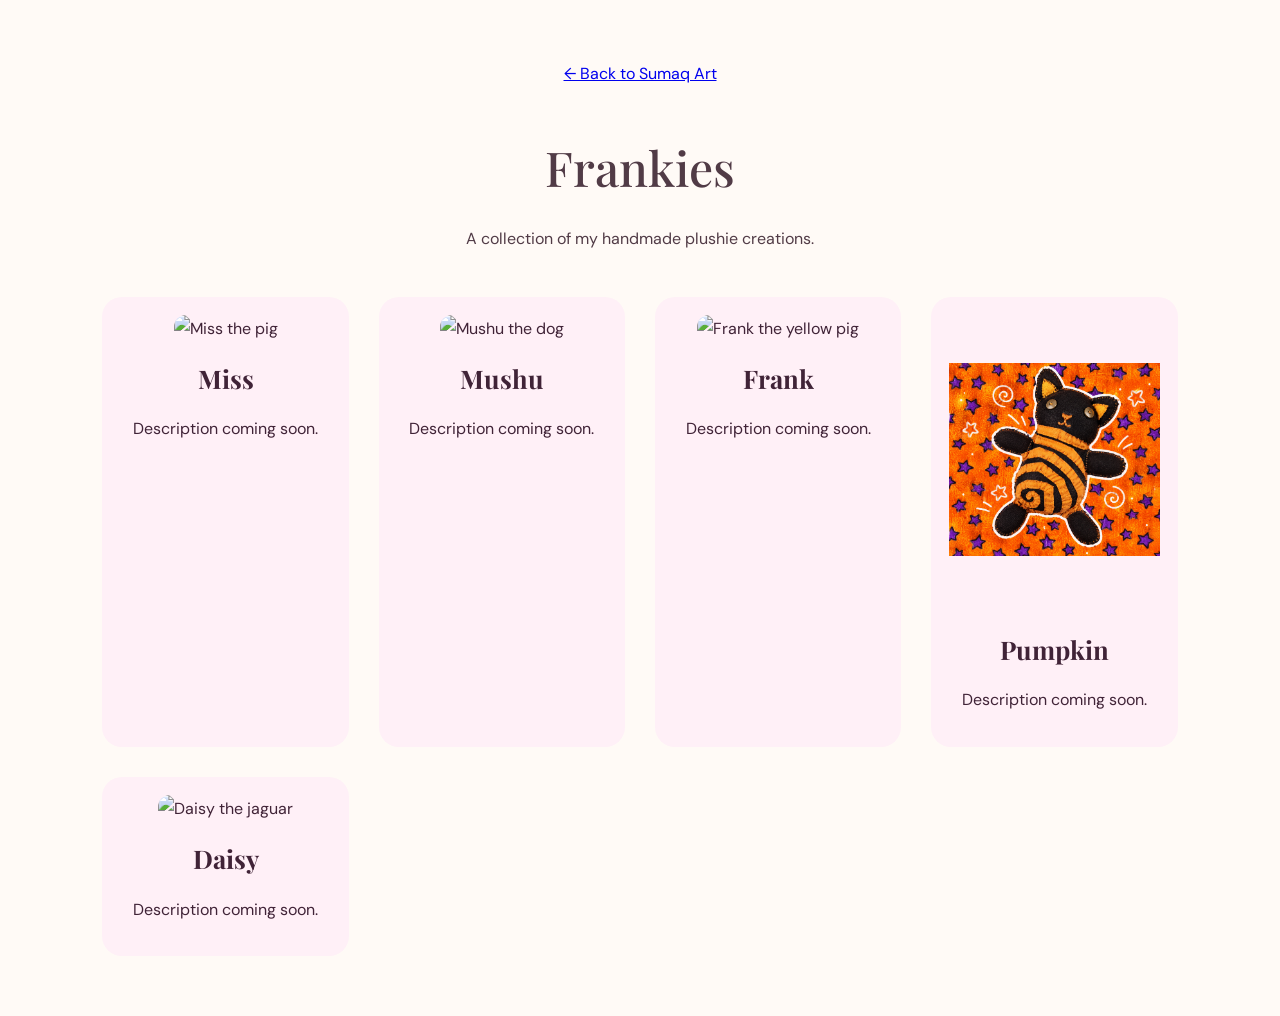
==== frankies.html @ 91b5f2f1 "Update image source for Pumpkin the bear" ====
<!DOCTYPE html>
<html lang="en">
<head>
  <meta charset="UTF-8">
  <meta name="viewport" content="width=device-width, initial-scale=1.0">
  <title>Frankies | Sumaq Art</title>
  <link rel="stylesheet" href="style.css">
  <style>
    .frankies-page {
      padding: 60px 8%;
      text-align: center;
    }

    .frankies-page h2 {
      font-size: 3rem;
      margin-bottom: 12px;
    }

    .plushie-grid {
      display: grid;
      grid-template-columns: repeat(auto-fit, minmax(240px, 1fr));
      gap: 30px;
      margin-top: 45px;
    }

    .plushie-card {
      background: #fff0f7;
      color: #402337;
      padding: 18px;
      border-radius: 20px;
    }

    .plushie-card img {
      width: 100%;
      height: 290px;
      object-fit: contain;
      border-radius: 12px;
    }

    .plushie-card h3 {
      font-size: 1.6rem;
      margin: 15px 0 8px;
    }

    .plushie-card p {
      line-height: 1.6;
    }
  </style>
</head>

<body>
  <main class="frankies-page">
    <a href="index.html">← Back to Sumaq Art</a>

    <h2>Frankies</h2>
    <p>A collection of my handmade plushie creations.</p>

    <div class="plushie-grid">

      <div class="plushie-card">
        <img src="" alt="Miss the pig">
        <h3>Miss</h3>
        <p>Description coming soon.</p>
      </div>

      <div class="plushie-card">
        <img src="" alt="Mushu the dog">
        <h3>Mushu</h3>
        <p>Description coming soon.</p>
      </div>

      <div class="plushie-card">
        <img src="" alt="Frank the yellow pig">
        <h3>Frank</h3>
        <p>Description coming soon.</p>
      </div>

      <div class="plushie-card">
<img src="images/23c87bcc-8187-4263-ab12-80ccb0523b1d.png" alt="Pumpkin the bear">
        <h3>Pumpkin</h3>
        <p>Description coming soon.</p>
      </div>

      <div class="plushie-card">
        <img src="" alt="Daisy the jaguar">
        <h3>Daisy</h3>
        <p>Description coming soon.</p>
      </div>

    </div>
  </main>
</body>
</html>
---- style.css ----
/* SUMAQ ART - WEBSITE DESIGN */

@import url('https://fonts.googleapis.com/css2?family=DM+Sans:wght@400;500;600;700&family=Playfair+Display:wght@400;500;600&display=swap');

:root {
  --pink: #e8b7c8;
  --light-pink: #fff0f5;
  --cream: #fffaf6;
  --dark: #513b46;
  --accent: #b76e87;
}

* {
  box-sizing: border-box;
}

html {
  scroll-behavior: smooth;
}

body {
  margin: 0;
  background: var(--cream);
  color: var(--dark);
  font-family: 'DM Sans', sans-serif;
  line-height: 1.7;
}

h1, h2, h3 {
  font-family: 'Playfair Display', serif;
}

h2 {
  font-size: clamp(2rem, 5vw, 3.2rem);
  font-weight: 500;
}

header {
  background: var(--cream);
  position: sticky;
  top: 0;
  z-index: 10;
  border-bottom: 1px solid #f0dce3;
}

nav {
  max-width: 1200px;
  margin: auto;
  padding: 18px 30px;
  display: flex;
  justify-content: space-between;
  align-items: center;
  flex-wrap: wrap;
  gap: 15px;
}

.logo {
  font-size: 29px;
  margin: 0;
  color: var(--accent);
}

.nav-links {
  display: flex;
  flex-wrap: wrap;
  gap: 24px;
}

.nav-links a {
  color: var(--dark);
  text-decoration: none;
  font-size: 14px;
}

.nav-links a:hover {
  color: var(--accent);
}

/* HOMEPAGE */

.hero {
  min-height: 550px;
  padding: 110px 25px;
  background: linear-gradient(
    135deg,
    #fff0f5,
    #f7dce6,
    #fffaf6
  );
  text-align: center;
}

.hero h2 {
  max-width: 750px;
  margin: 15px auto;
}

.hero p {
  max-width: 530px;
  margin: 20px auto;
}

.subtitle {
  font-size: 12px;
  letter-spacing: 4px;
  color: var(--accent);
  font-weight: 700;
}

.button {
  display: inline-block;
  background: var(--accent);
  color: white;
  padding: 13px 30px;
  border-radius: 30px;
  text-decoration: none;
  margin-top: 20px;
  transition: 0.2s;
}

.button:hover {
  background: #98536c;
  transform: translateY(-2px);
}

/* GALLERY */

.gallery-section {
  padding: 85px 25px;
  text-align: center;
  max-width: 1200px;
  margin: auto;
}

.filters {
  margin: 35px 0;
  display: flex;
  justify-content: center;
  flex-wrap: wrap;
  gap: 12px;
}

.filters button {
  background: white;
  border: 1px solid var(--pink);
  padding: 10px 22px;
  border-radius: 25px;
  cursor: pointer;
  color: var(--dark);
  font-family: inherit;
}

.filters button:hover,
.filters button.active {
  background: var(--accent);
  color: white;
}

.gallery-grid {
  display: grid;
  grid-template-columns: repeat(
    auto-fit,
    minmax(230px, 1fr)
  );
  gap: 25px;
  margin-top: 40px;
}

.art-card {
  background: white;
  border-radius: 18px;
  overflow: hidden;
  box-shadow: 0 5px 20px #513b4610;
  padding-bottom: 18px;
  transition: transform 0.2s;
}

.art-card:hover {
  transform: translateY(-5px);
}

.art-card h3 {
  margin: 15px 10px 0;
}

.art-card p {
  color: #8b7781;
  margin: 5px;
}

.art-placeholder {
  background: var(--light-pink);
  height: 230px;
  display: flex;
  align-items: center;
  justify-content: center;
  font-size: 65px;
}

.art-card img {
  width: 100%;
  height: 230px;
  object-fit: cover;
}

/* ABOUT */

.about-section {
  background: var(--light-pink);
  padding: 90px 25px;
  text-align: center;
}

.about-section p {
  max-width: 650px;
  margin: auto;
}

/* CONTACT */

.contact-section {
  padding: 90px 25px;
  text-align: center;
}

/* FOOTER */

footer {
  background: var(--dark);
  color: white;
  padding: 25px;
  text-align: center;
  font-size: 13px;
}

/* MOBILE */

@media (max-width: 600px) {
  nav {
    justify-content: center;
    text-align: center;
  }

  .nav-links {
    justify-content: center;
    gap: 15px;
  }

  .hero {
    padding: 75px 20px;
    min-height: 450px;
  }

  .gallery-section {
    padding: 60px 20px;
  }
}
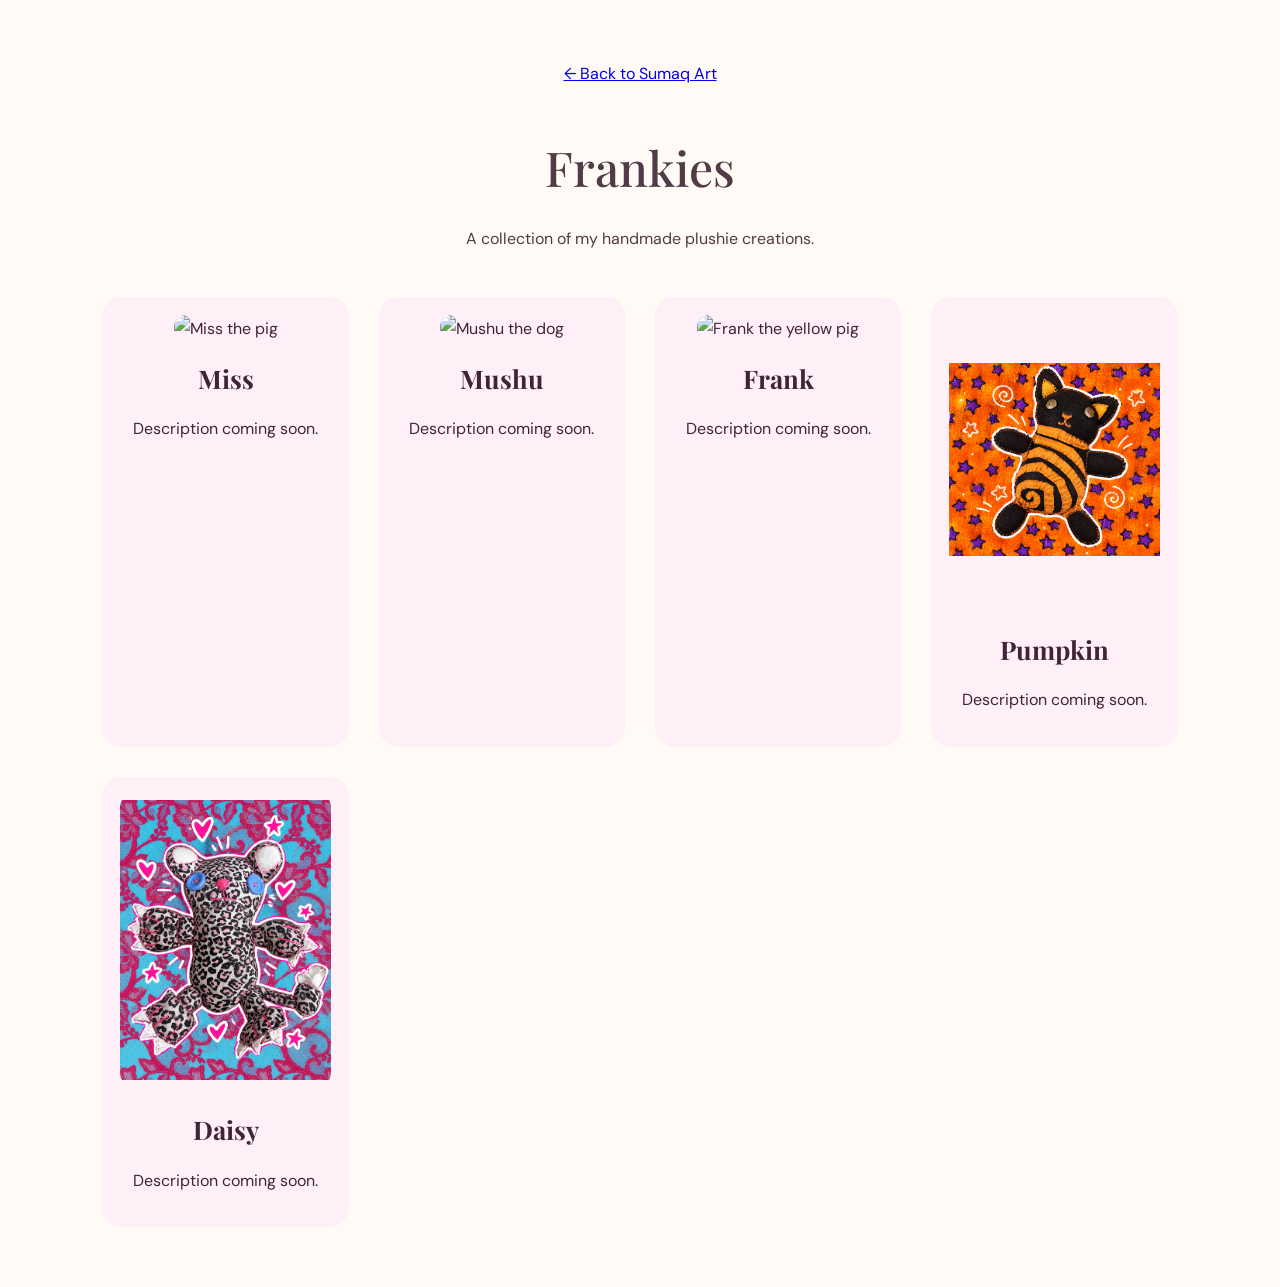
==== commit 606893de: "Update image source for Daisy the jaguar" ====
--- a/frankies.html
+++ b/frankies.html
@@ -82,7 +82,7 @@
       </div>
 
       <div class="plushie-card">
-        <img src="" alt="Daisy the jaguar">
+<img src="images/46b0475f-5285-4de6-a5a8-667b58bfaec9.png" alt="Daisy the jaguar">
         <h3>Daisy</h3>
         <p>Description coming soon.</p>
       </div>
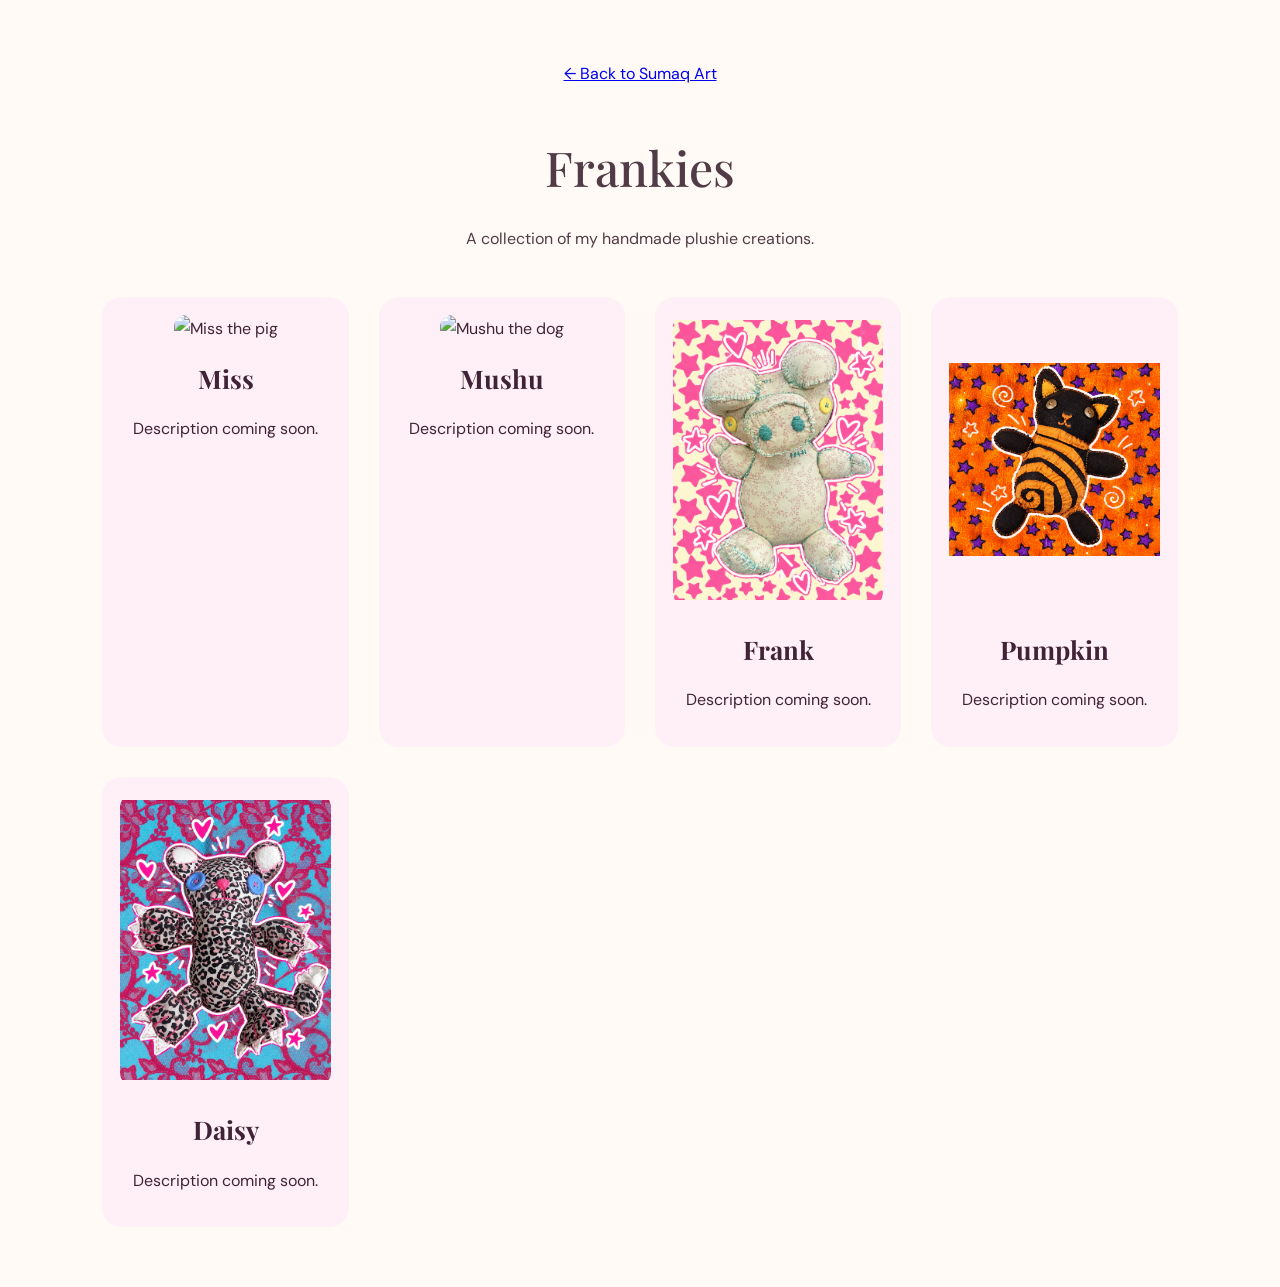
==== commit 00df10b6: "Update image source for Frank the yellow pig" ====
--- a/frankies.html
+++ b/frankies.html
@@ -70,7 +70,7 @@
       </div>
 
       <div class="plushie-card">
-        <img src="" alt="Frank the yellow pig">
+<img src="images/db096712-1322-47f4-a381-41cda8c825b4.png" alt="Frank the yellow pig">
         <h3>Frank</h3>
         <p>Description coming soon.</p>
       </div>
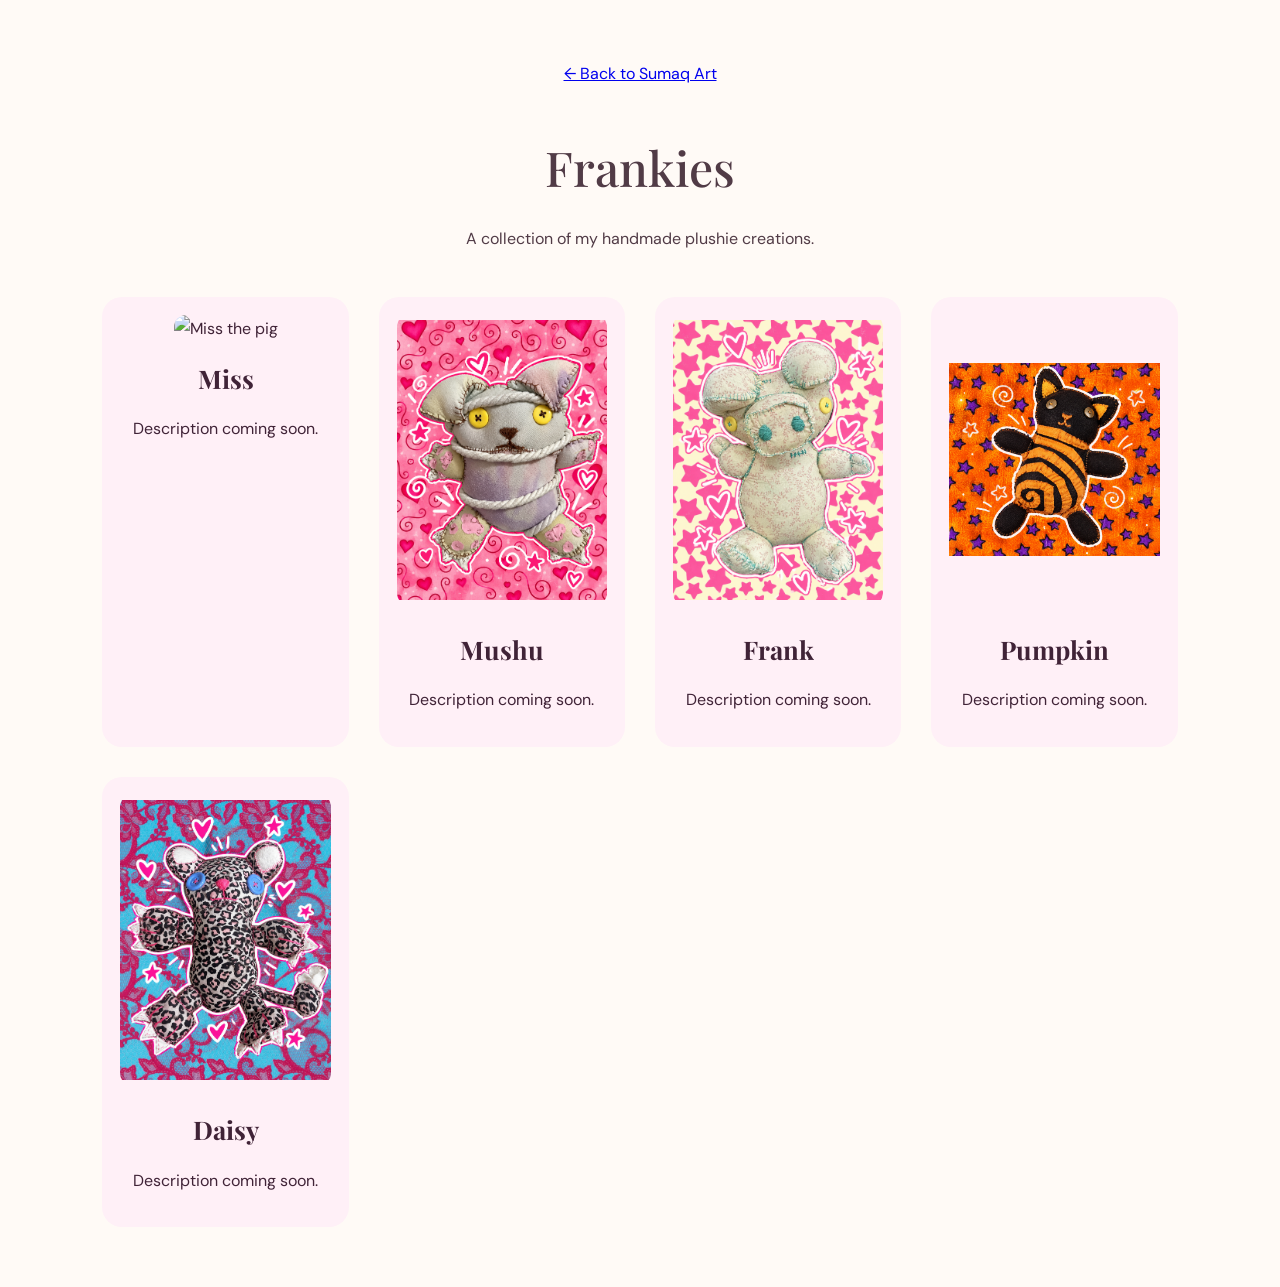
==== commit 4f510a55: "Update image source for Mushu the dog" ====
--- a/frankies.html
+++ b/frankies.html
@@ -64,7 +64,7 @@
       </div>
 
       <div class="plushie-card">
-        <img src="" alt="Mushu the dog">
+<img src="images/c2eb6086-b00a-48c3-99d6-3607cc3dd69d.png" alt="Mushu the dog">
         <h3>Mushu</h3>
         <p>Description coming soon.</p>
       </div>
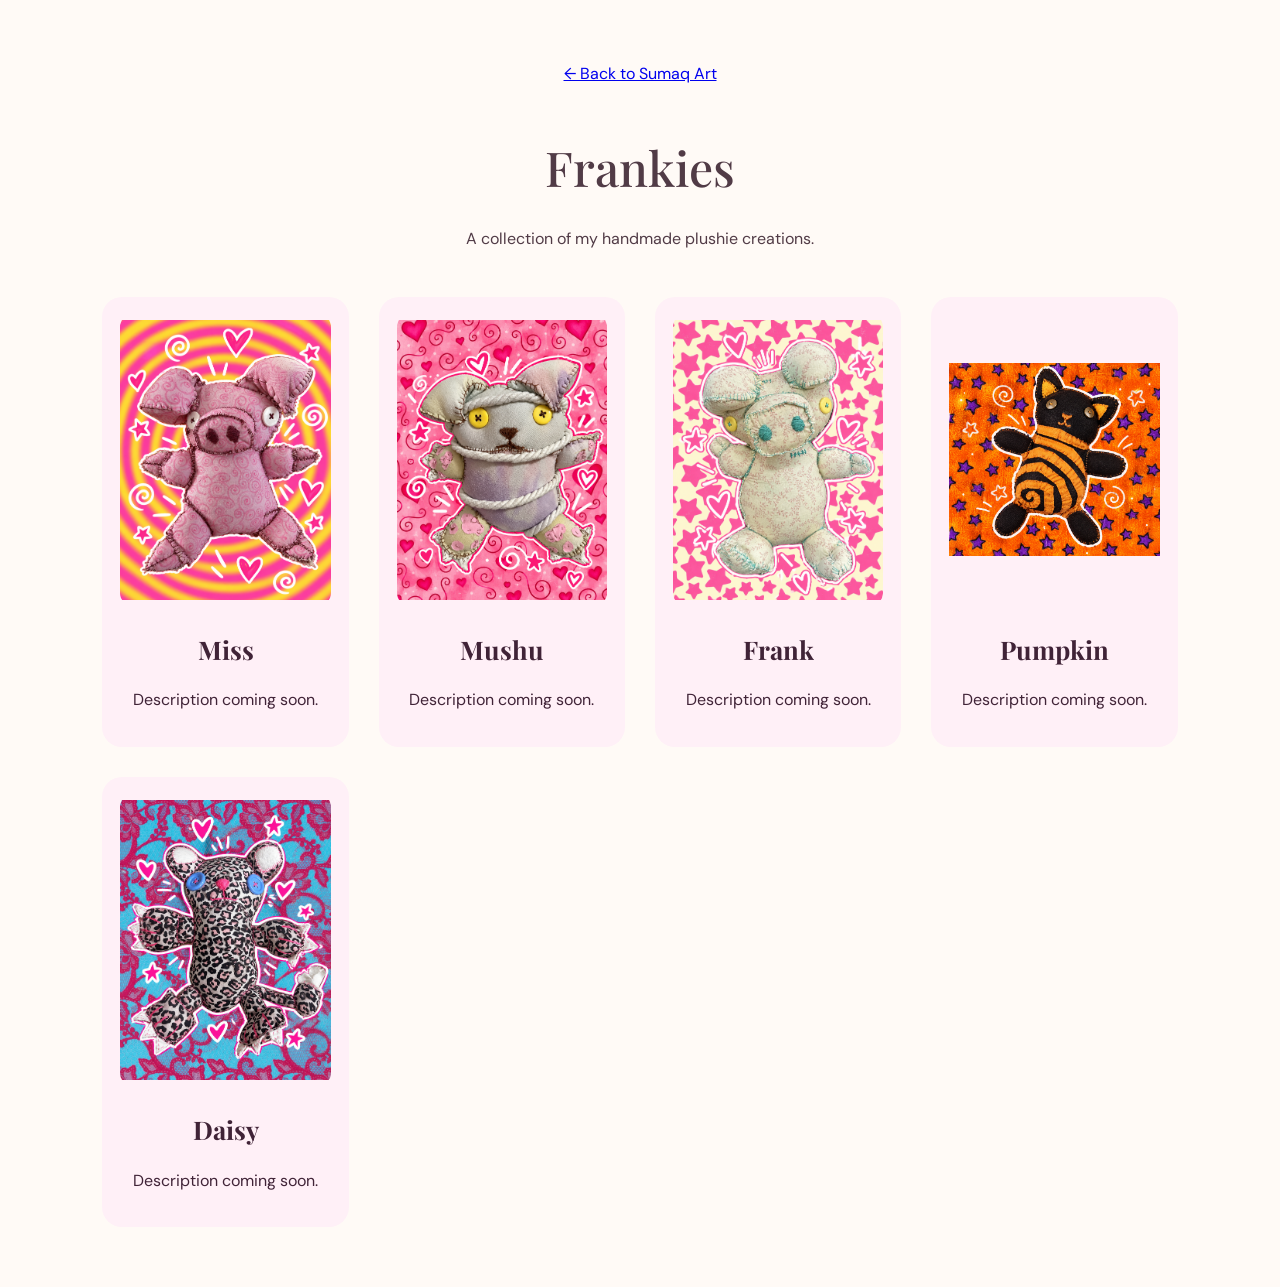
==== commit 5dd00afa: "Update image source for Miss the pink pig" ====
--- a/frankies.html
+++ b/frankies.html
@@ -58,7 +58,7 @@
     <div class="plushie-grid">
 
       <div class="plushie-card">
-        <img src="" alt="Miss the pig">
+<img src="images/aeaa2ed3-a7fe-4690-be69-ea189b31cbb6.png" alt="Miss the pink pig">
         <h3>Miss</h3>
         <p>Description coming soon.</p>
       </div>
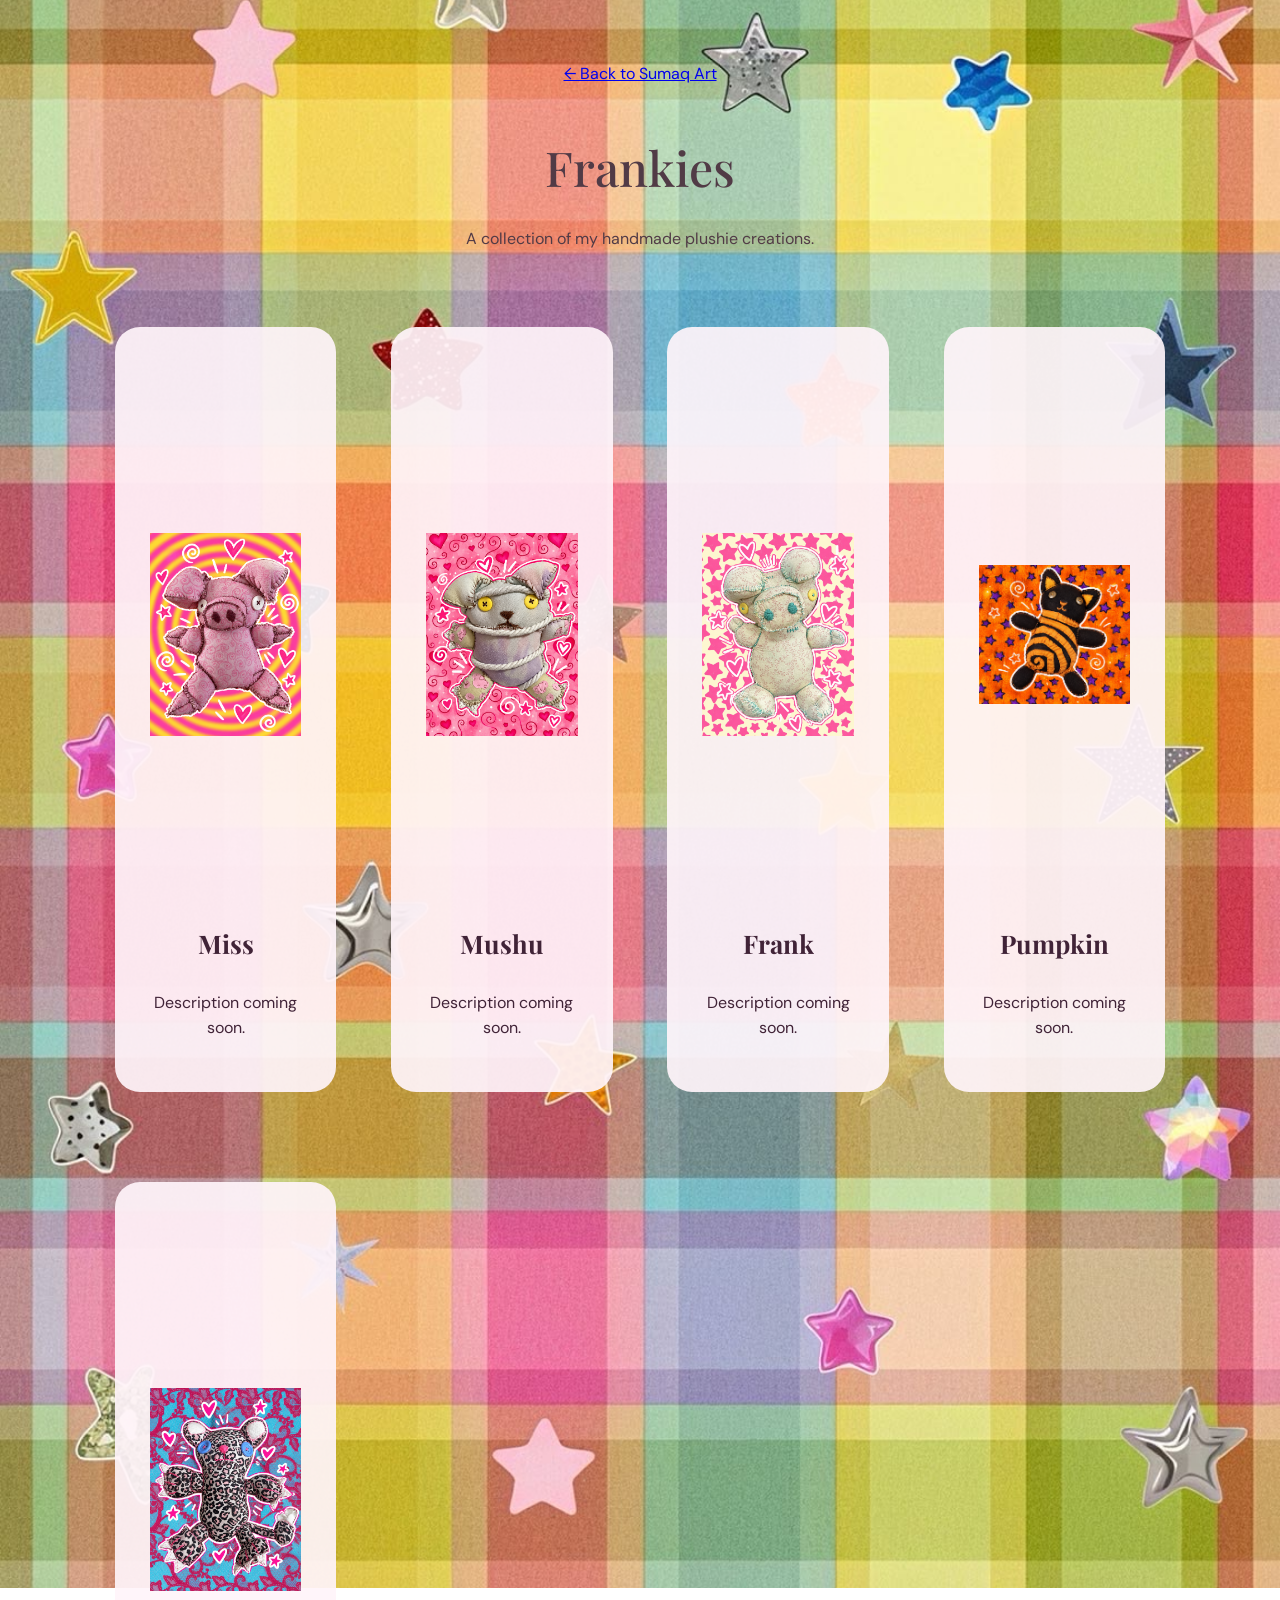
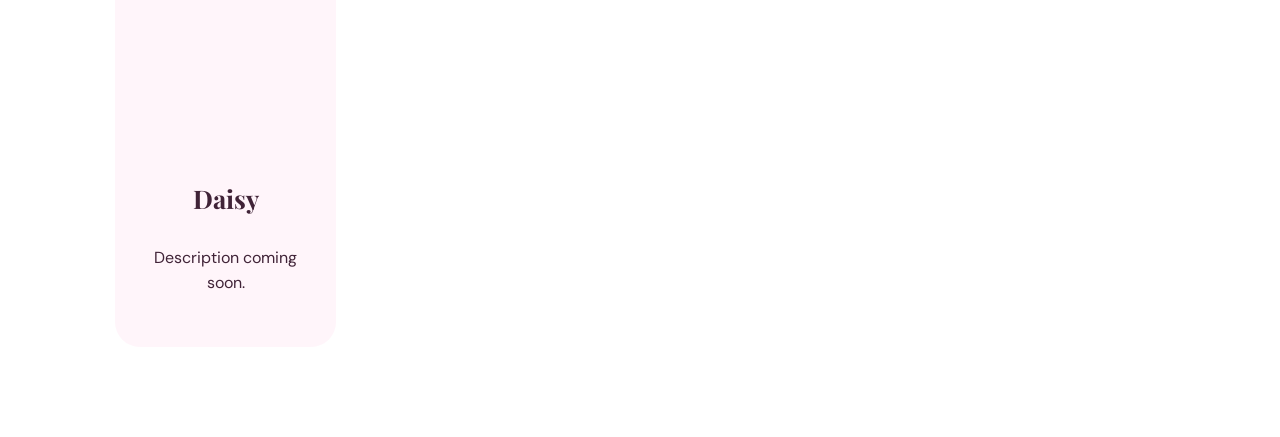
==== commit da1205bb: "Enhance styling for plushie display and background Added CSS styles for background, transparency, an" ====
--- a/frankies.html
+++ b/frankies.html
@@ -45,6 +45,35 @@
     .plushie-card p {
       line-height: 1.6;
     }
+ /* Plaid background */
+html, body {
+  background: url("images/IMG_2591.jpeg") center center / cover fixed no-repeat !important;
+}
+
+/* Make the artwork area transparent */
+main, section, .plushie-grid {
+  background: transparent !important;
+}
+
+/* Make each artwork tile bigger */
+.plushie-card {
+  width: 90%;
+  max-width: 1000px;
+  margin: 30px auto;
+  padding: 35px;
+  background: rgba(255, 245, 250, 0.92);
+  border-radius: 25px;
+}
+
+/* Make artwork images large */
+.plushie-card img {
+  display: block;
+  max-width: 100%;
+  max-height: 75vh;
+  width: auto;
+  margin: auto;
+  object-fit: contain;
+}
   </style>
 </head>
 
--- a/style.css
+++ b/style.css
@@ -255,3 +255,65 @@
     padding: 60px 20px;
   }
 }
+/* FRANKIES - ONE ARTWORK PER SCREEN */
+
+body:has(.plushie-grid) {
+  background-image: url("images/plaid.jpg");
+  background-size: cover;
+  background-position: center;
+  background-attachment: fixed;
+}
+
+/* One artwork at a time */
+.plushie-grid {
+  display: flex;
+  flex-direction: column;
+  align-items: center;
+  gap: 35px;
+  width: 100%;
+  max-width: none;
+  margin: 0 auto;
+}
+
+/* Large artwork tiles */
+.plushie-card {
+  width: 92%;
+  max-width: 1100px;
+  min-height: 85vh;
+  box-sizing: border-box;
+  padding: 30px;
+  border-radius: 25px;
+  background: #fff4fa;
+  display: flex;
+  flex-direction: column;
+  align-items: center;
+  justify-content: center;
+  text-align: center;
+}
+
+/* Large artwork images */
+.plushie-card img {
+  width: 100%;
+  height: 65vh;
+  object-fit: contain;
+  border-radius: 18px;
+}
+
+/* Smooth scrolling */
+html {
+  scroll-behavior: smooth;
+}
+
+/* Mobile */
+@media (max-width: 700px) {
+  .plushie-card {
+    width: 95%;
+    min-height: 75vh;
+    padding: 15px;
+  }
+
+  .plushie-card img {
+    height: auto;
+    max-height: 65vh;
+  }
+}
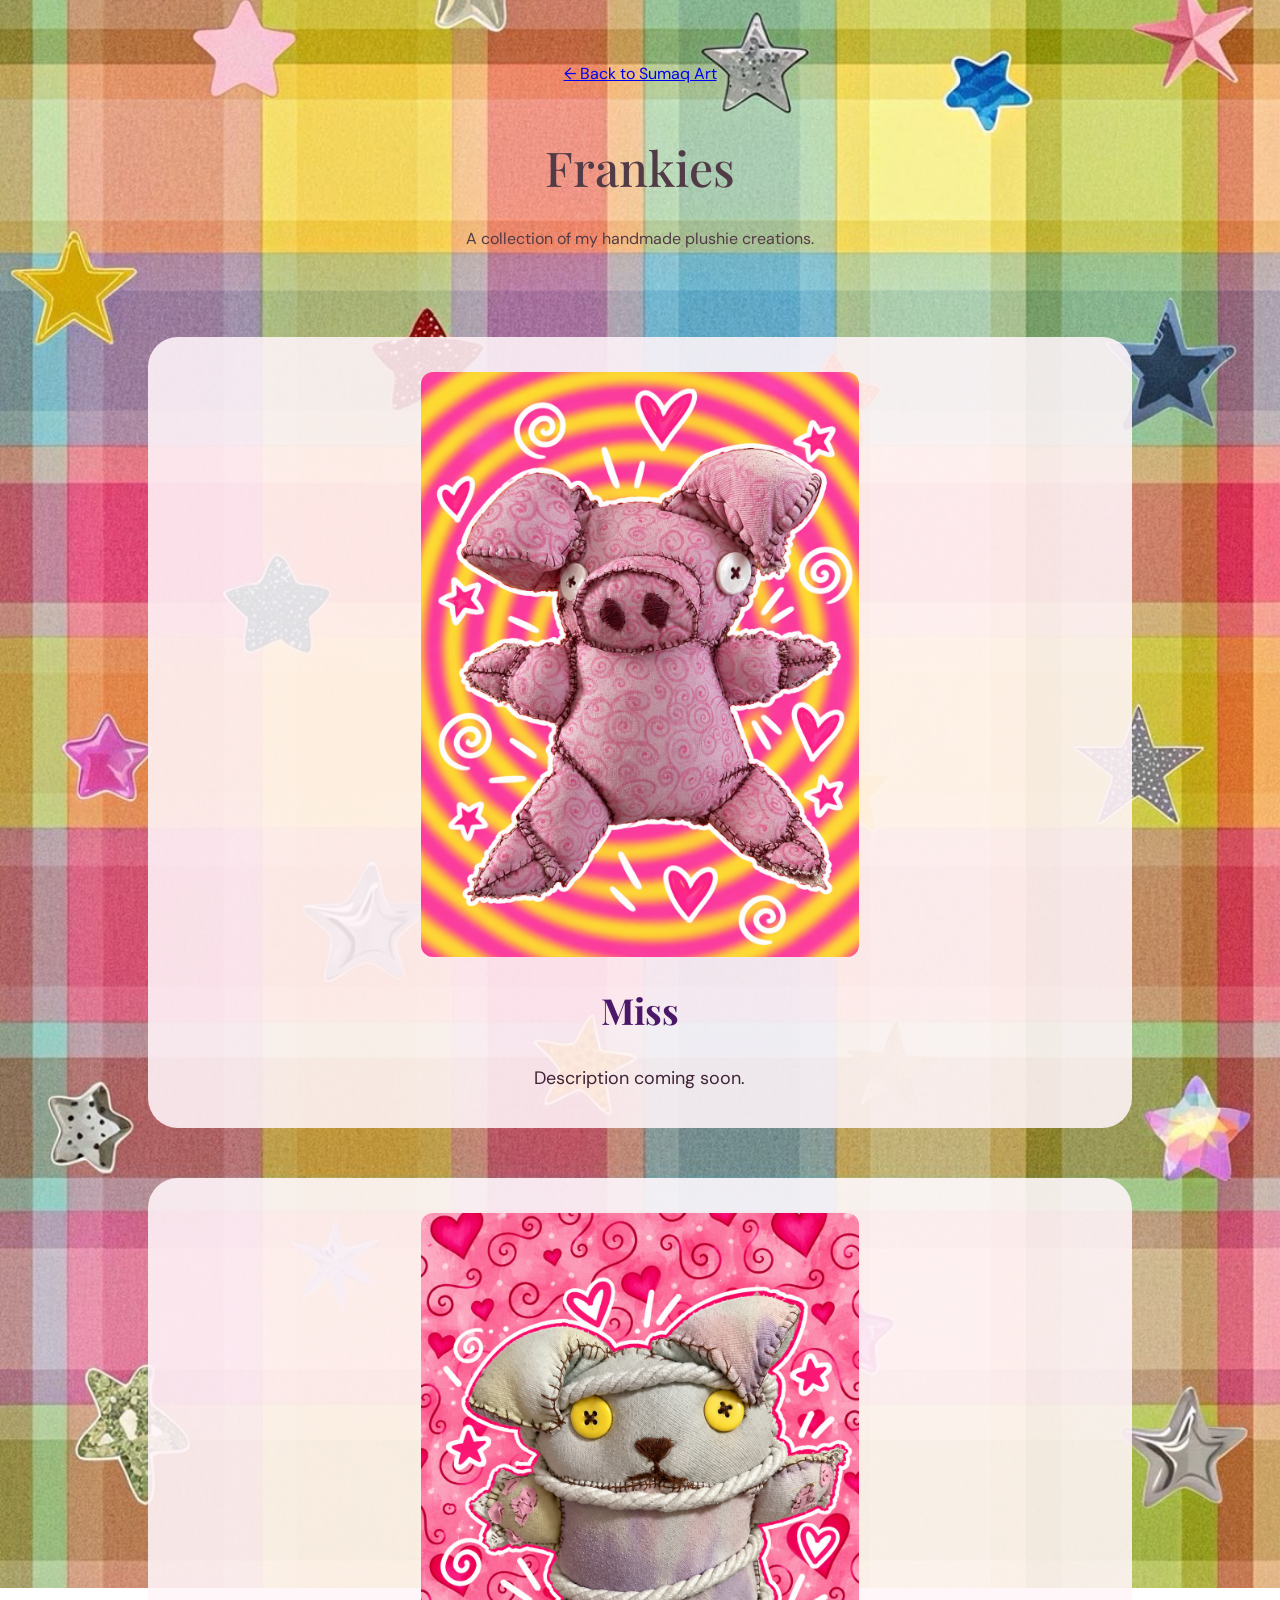
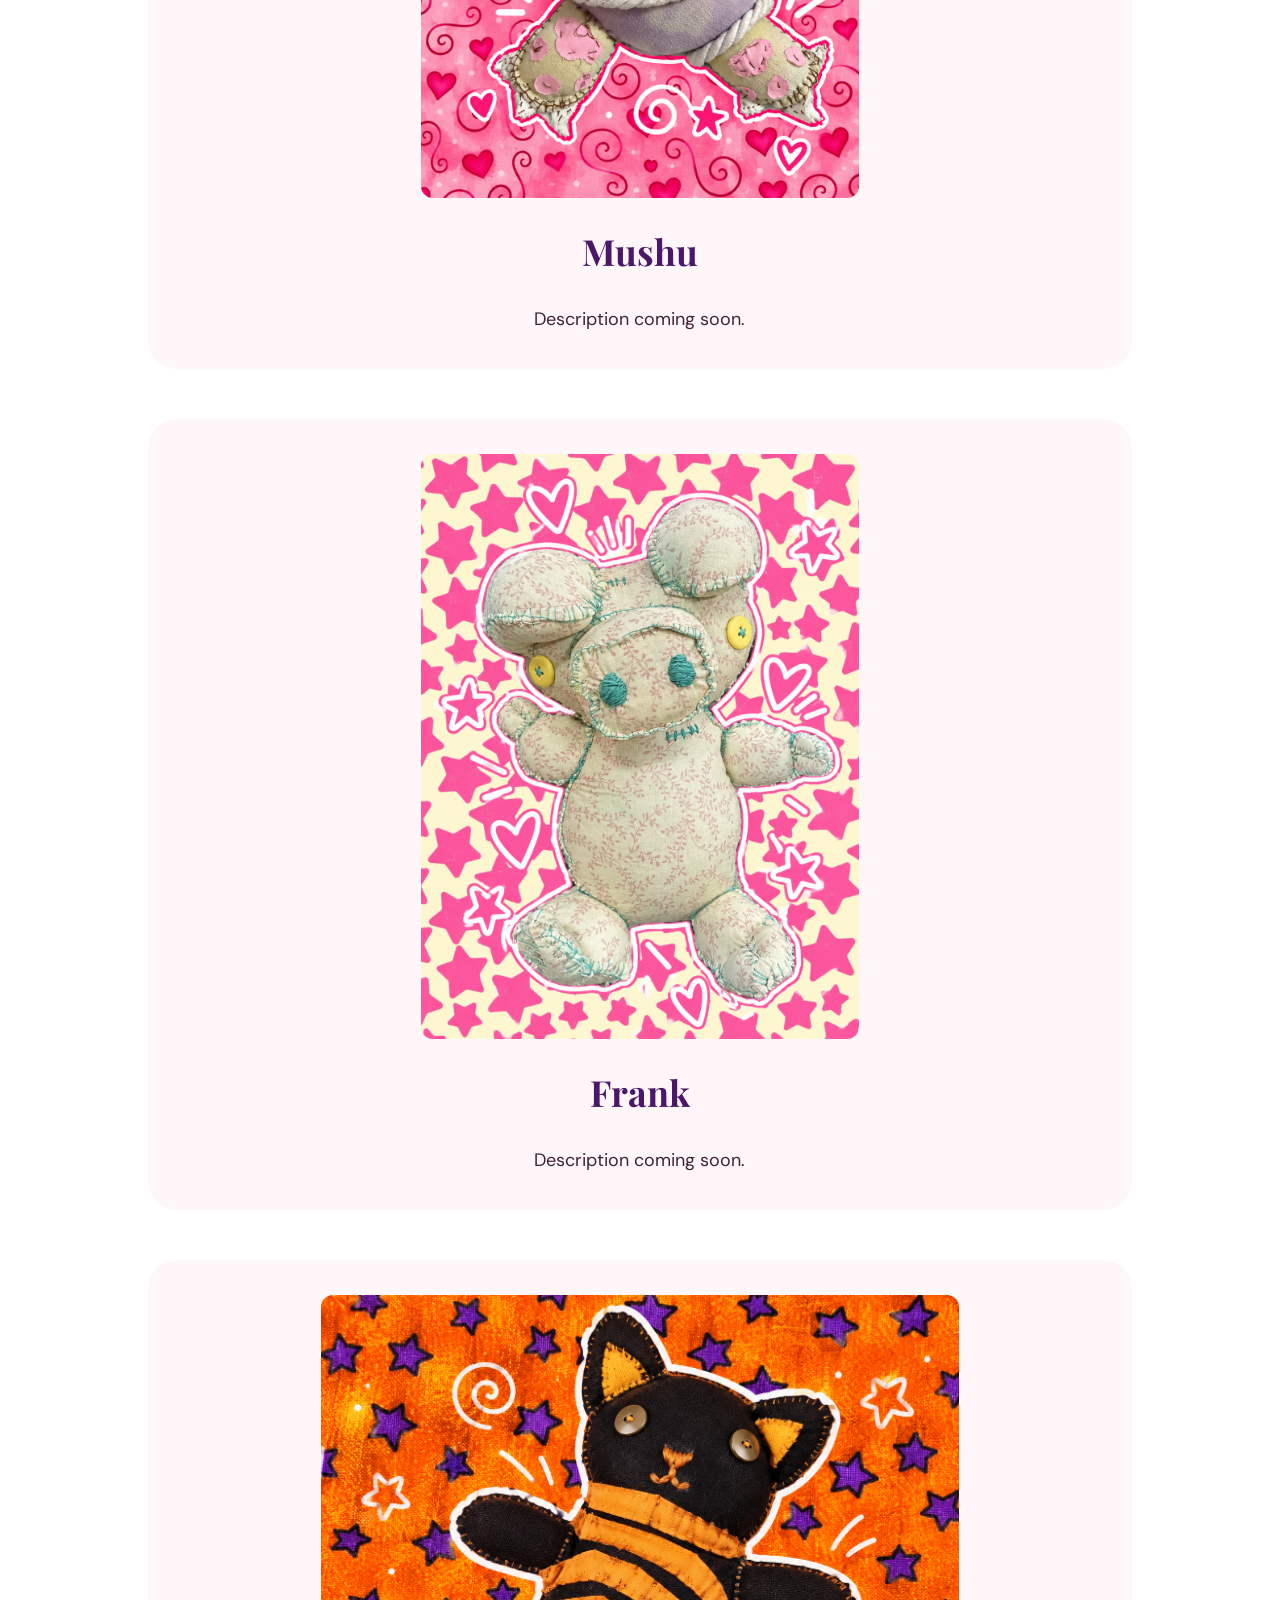
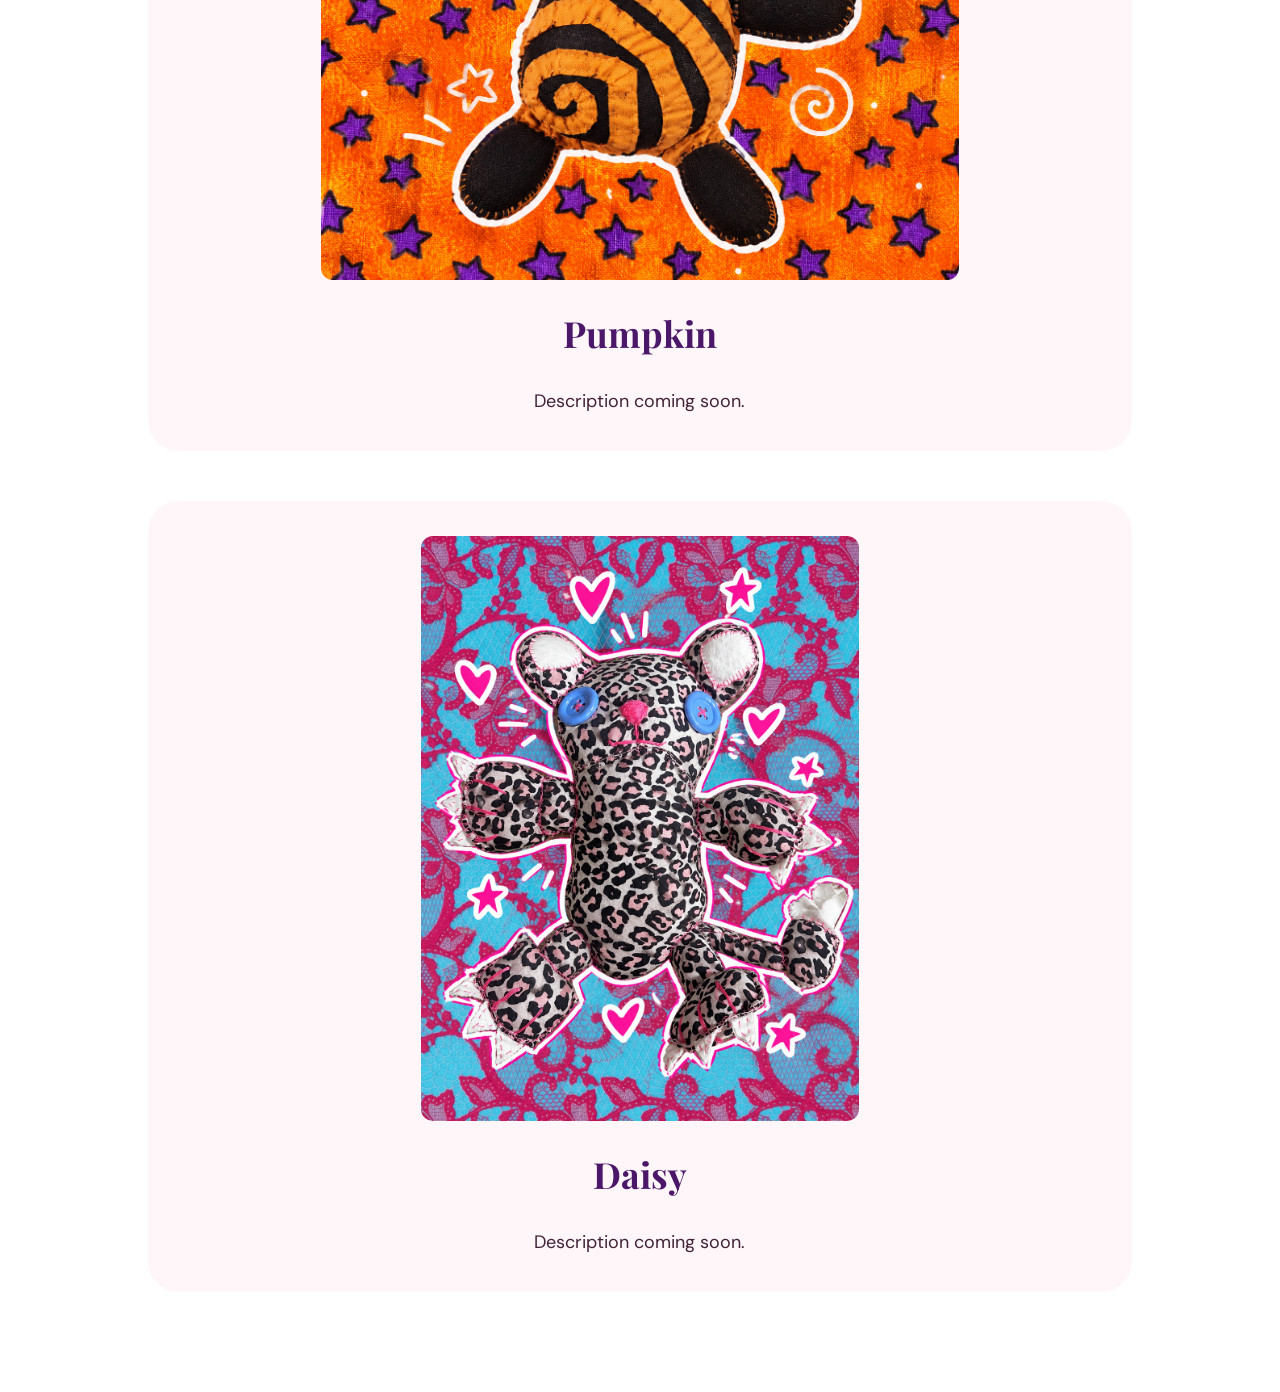
==== commit 9b90d141: "Add CSS styles for plushie grid and cards" ====
--- a/frankies.html
+++ b/frankies.html
@@ -74,6 +74,63 @@
   margin: auto;
   object-fit: contain;
 }
+    /* One artwork per row */
+.plushie-grid {
+  display: flex !important;
+  flex-direction: column !important;
+  align-items: center !important;
+  gap: 50px !important;
+  padding: 40px 20px !important;
+}
+
+/* Large artwork tiles */
+.plushie-card {
+  box-sizing: border-box;
+  width: 95% !important;
+  max-width: 1100px !important;
+  min-height: 85vh !important;
+  margin: 0 auto !important;
+  padding: 35px !important;
+
+  display: flex !important;
+  flex-direction: column !important;
+  justify-content: center !important;
+  align-items: center !important;
+  gap: 18px !important;
+
+  background: rgba(255, 245, 250, 0.88) !important;
+  border-radius: 30px !important;
+}
+
+/* Make the plushie pictures big */
+.plushie-card img {
+  display: block !important;
+  width: auto !important;
+  max-width: 100% !important;
+  height: auto !important;
+  max-height: 65vh !important;
+  object-fit: contain !important;
+  margin: 0 auto !important;
+}
+
+/* Artwork names */
+.plushie-card h3 {
+  font-size: 36px !important;
+  margin: 5px 0 !important;
+  color: #4b1768 !important;
+}
+
+/* Descriptions */
+.plushie-card p {
+  font-size: 18px !important;
+  text-align: center !important;
+  margin: 0 !important;
+}
+
+/* Smooth scrolling */
+html {
+  scroll-behavior: smooth;
+}
   </style>
 </head>
 
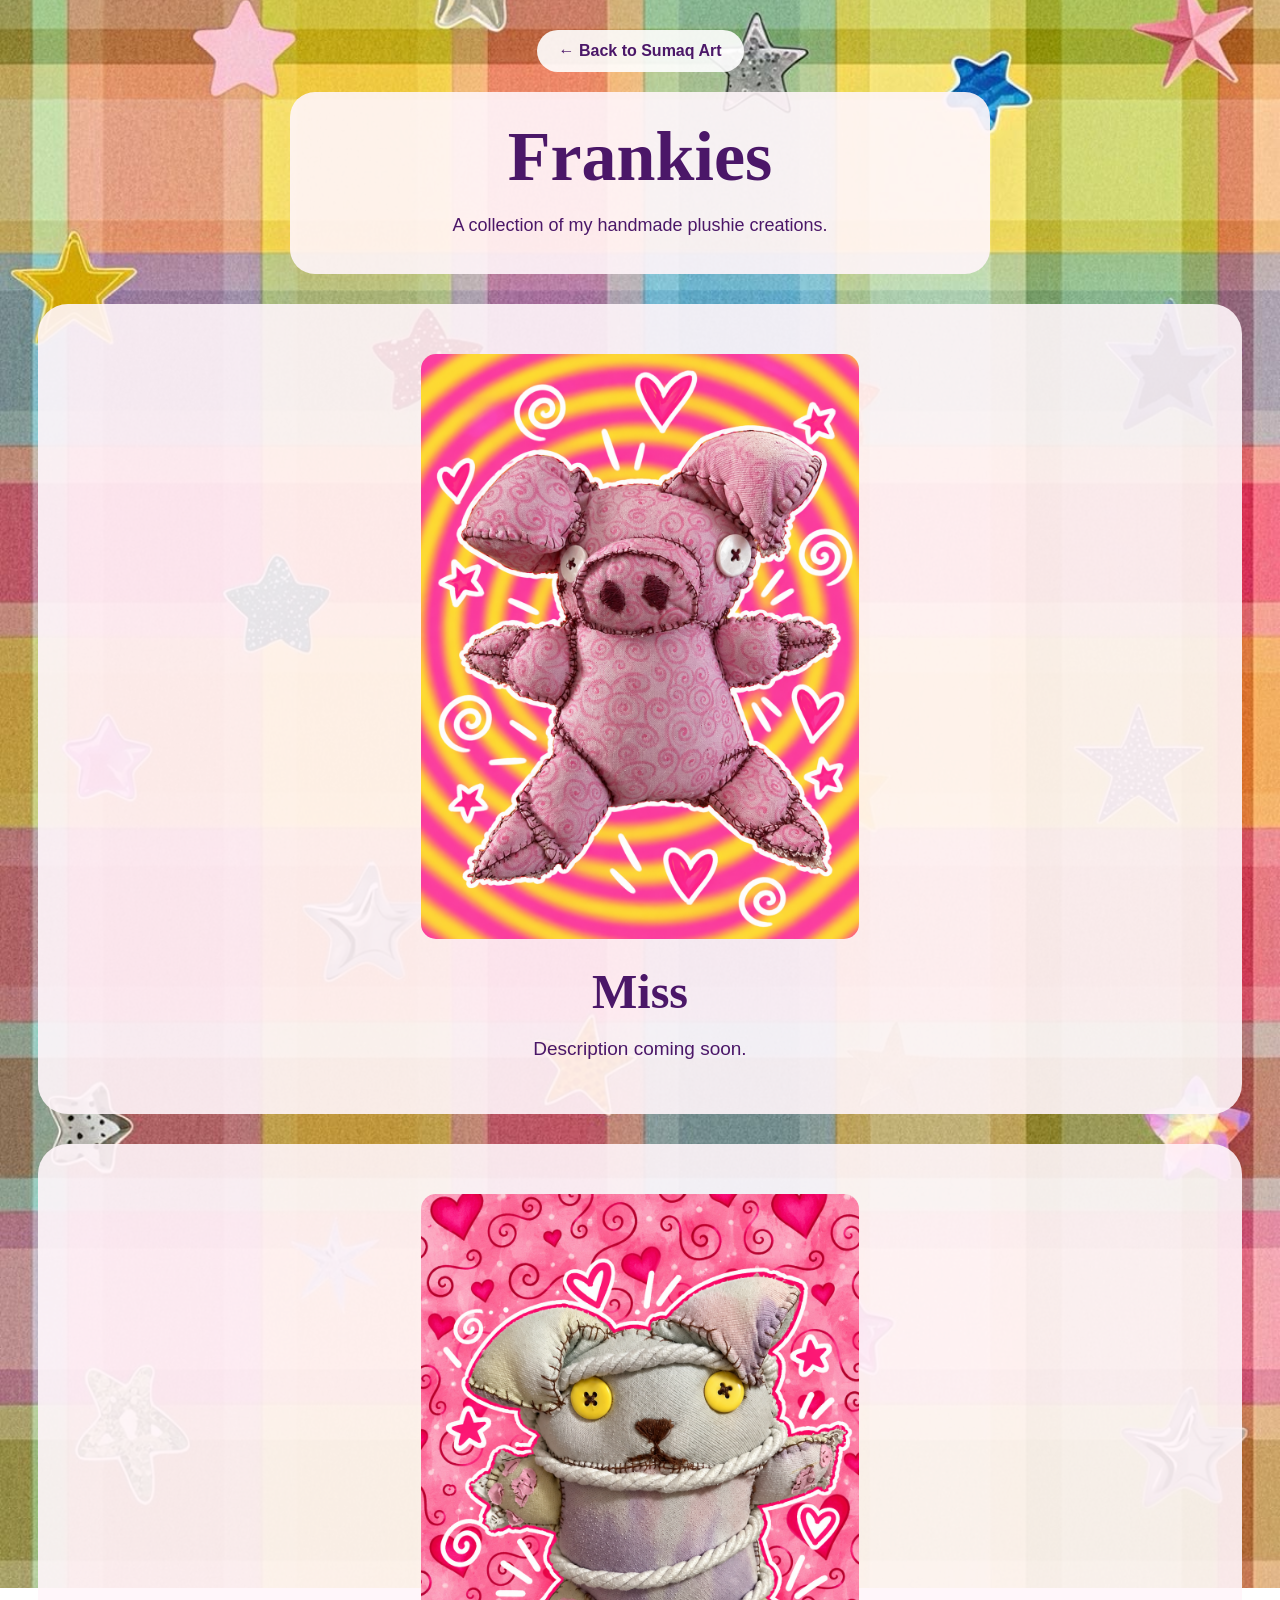
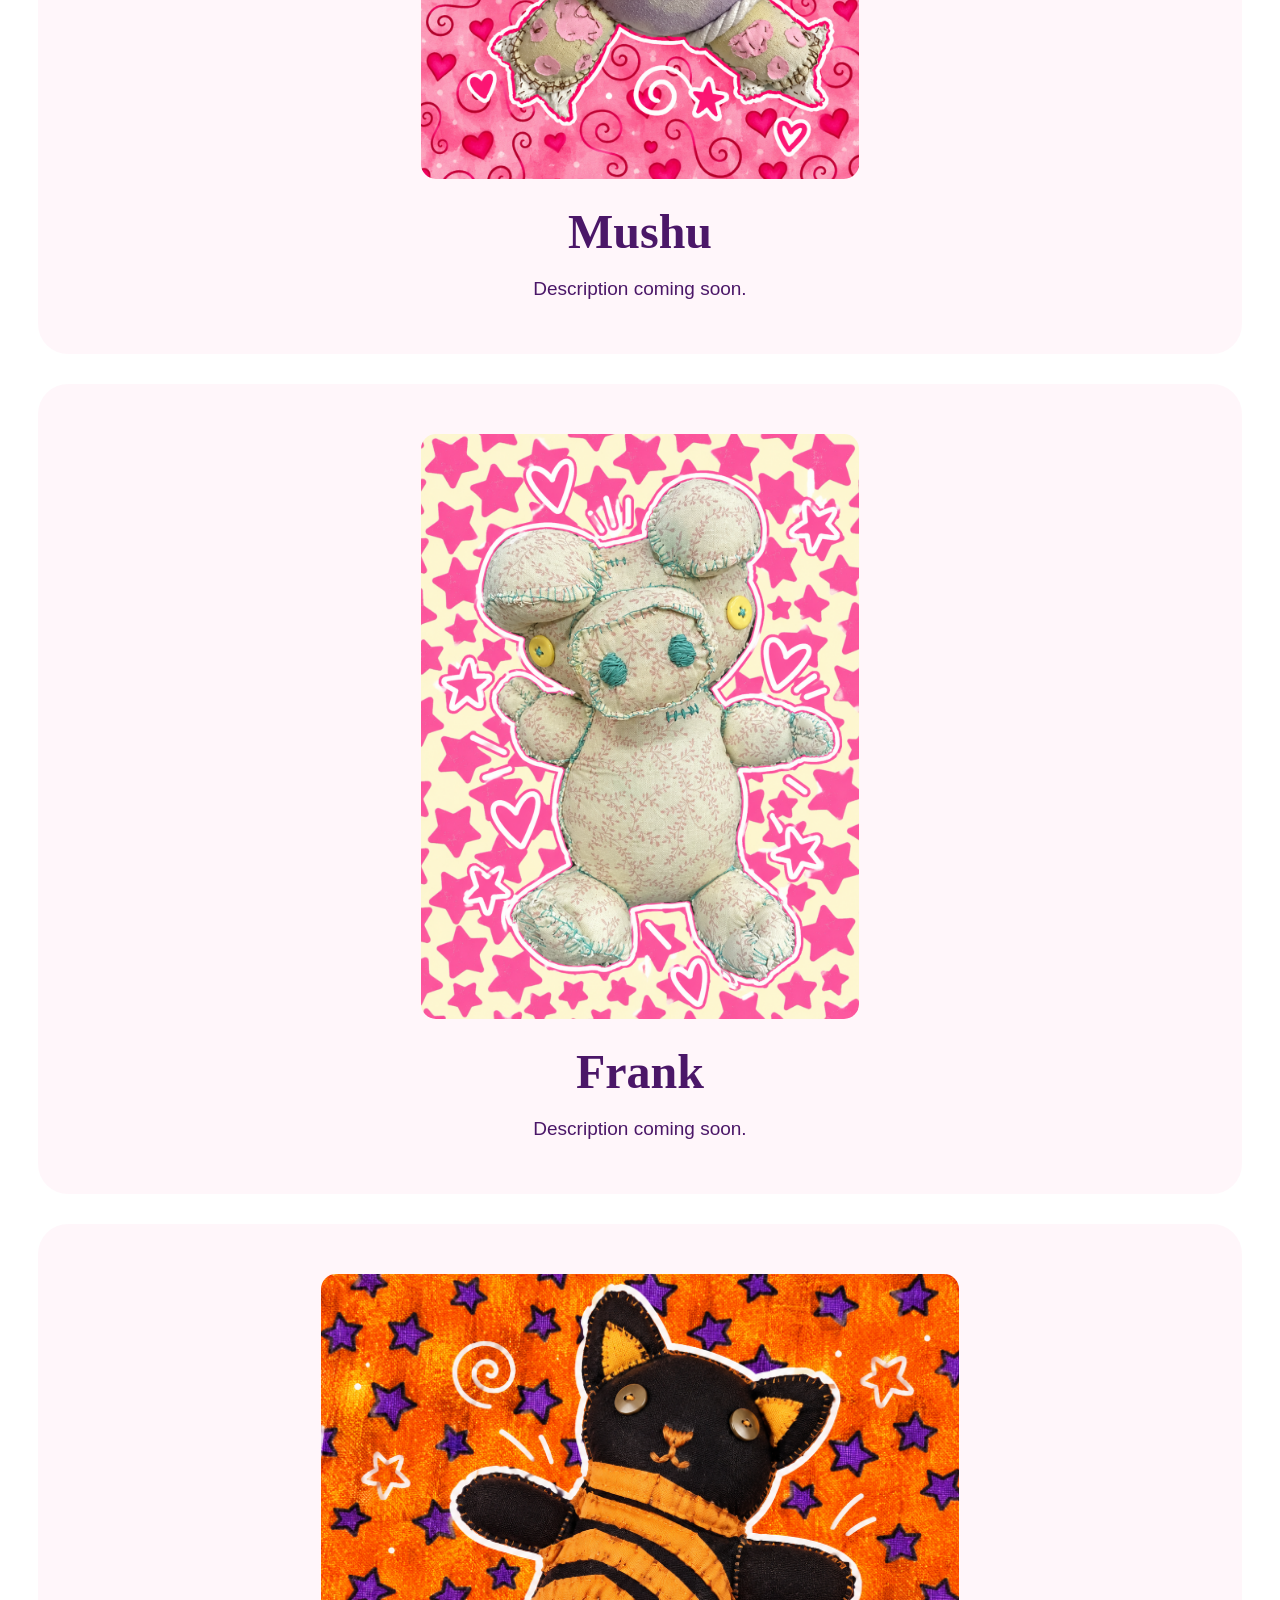
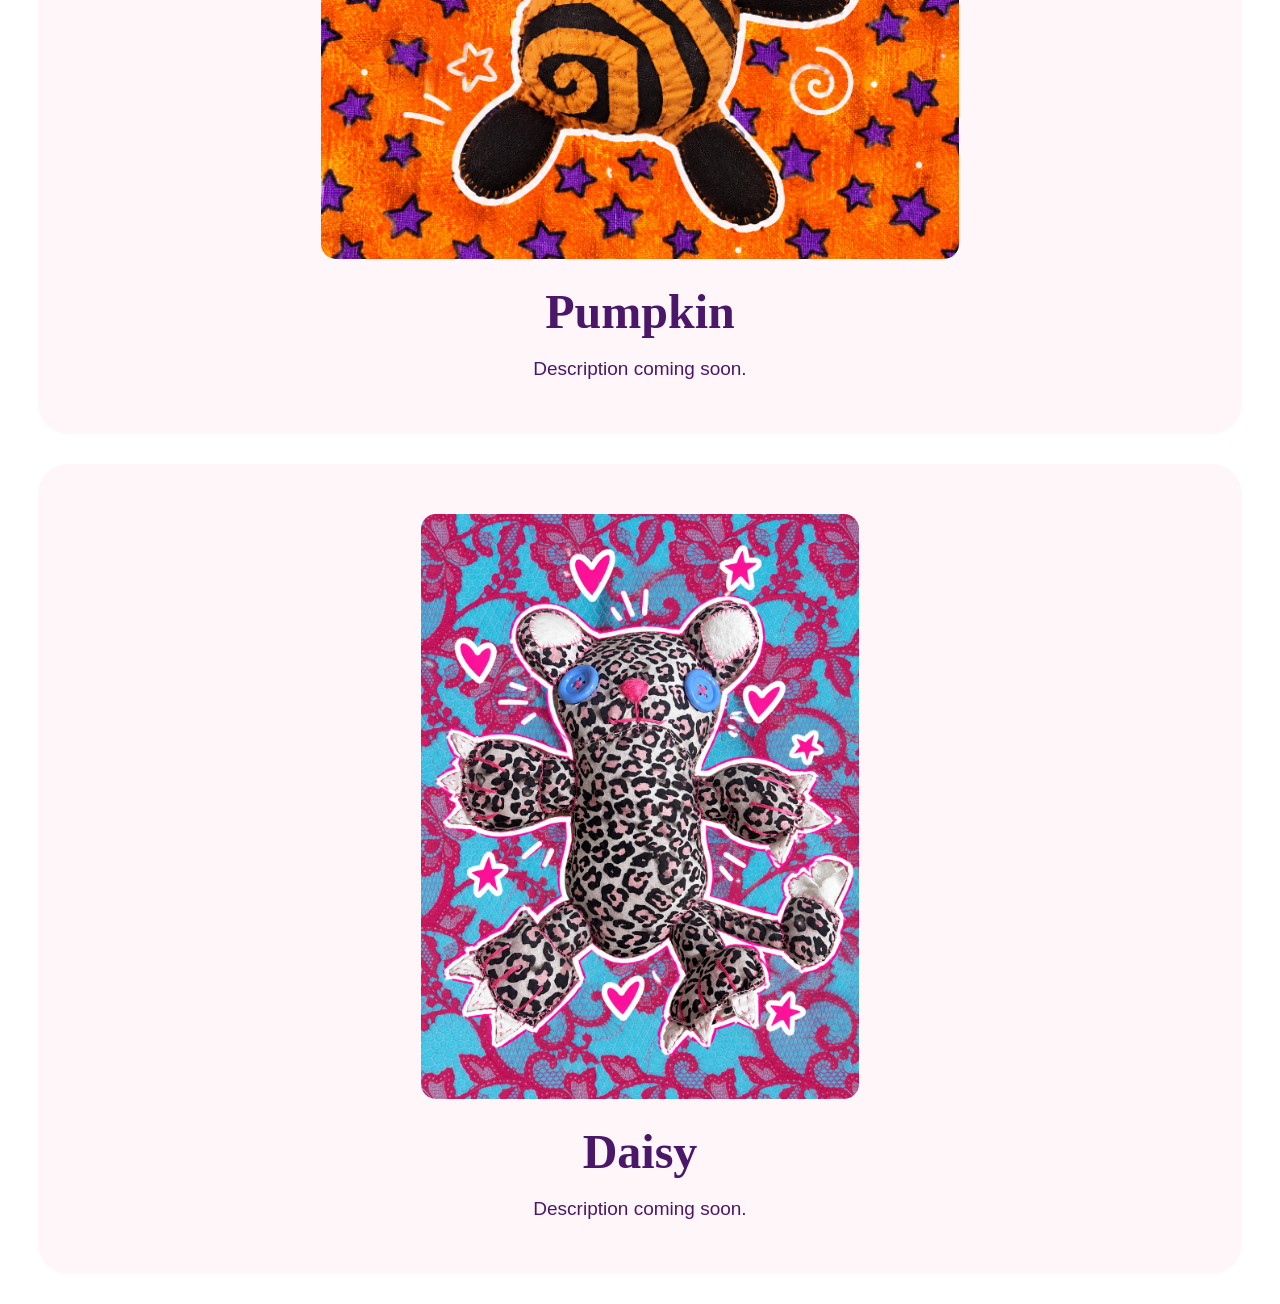
==== commit b5ec6c21: "Refactor HTML structure and styles for Frankies page" ====
--- a/frankies.html
+++ b/frankies.html
@@ -4,174 +4,171 @@
   <meta charset="UTF-8">
   <meta name="viewport" content="width=device-width, initial-scale=1.0">
   <title>Frankies | Sumaq Art</title>
-  <link rel="stylesheet" href="style.css">
+
   <style>
-    .frankies-page {
-      padding: 60px 8%;
-      text-align: center;
+    * {
+      box-sizing: border-box;
     }
 
-    .frankies-page h2 {
-      font-size: 3rem;
-      margin-bottom: 12px;
+    html {
+      scroll-behavior: smooth;
+      scroll-snap-type: y proximity;
     }
 
-    .plushie-grid {
-      display: grid;
-      grid-template-columns: repeat(auto-fit, minmax(240px, 1fr));
-      gap: 30px;
-      margin-top: 45px;
+    body {
+      margin: 0;
+      font-family: Arial, sans-serif;
+      color: #4b1768;
+      background-image: url("images/IMG_2591.jpeg");
+      background-position: center;
+      background-size: cover;
+      background-attachment: fixed;
+      background-repeat: no-repeat;
     }
 
-    .plushie-card {
-      background: #fff0f7;
-      color: #402337;
-      padding: 18px;
-      border-radius: 20px;
+    .frankies-page {
+      text-align: center;
+      padding: 30px 3%;
     }
 
-    .plushie-card img {
-      width: 100%;
-      height: 290px;
-      object-fit: contain;
-      border-radius: 12px;
+    .back-link {
+      display: inline-block;
+      margin-bottom: 20px;
+      color: #4b1768;
+      background: rgba(255,255,255,0.9);
+      padding: 12px 22px;
+      border-radius: 30px;
+      text-decoration: none;
+      font-weight: bold;
     }
 
-    .plushie-card h3 {
-      font-size: 1.6rem;
-      margin: 15px 0 8px;
+    .page-heading {
+      background: rgba(255,245,250,0.9);
+      border-radius: 25px;
+      padding: 20px;
+      max-width: 700px;
+      margin: 0 auto 30px;
+    }
+
+    h1 {
+      font-family: Georgia, serif;
+      font-size: clamp(40px, 6vw, 70px);
+      margin: 5px 0;
+    }
+
+    .page-heading p {
+      font-size: 18px;
+    }
+
+    /* One plushie per screen */
+    .plushie-grid {
+      display: flex;
+      flex-direction: column;
+      align-items: center;
+      gap: 30px;
+      width: 100%;
+    }
+
+    /* Large artwork tile */
+    .plushie-card {
+      scroll-snap-align: start;
+      width: 100%;
+      max-width: 1250px;
+      min-height: 90vh;
+      padding: 30px;
+      background: rgba(255,245,250,0.9);
+      border-radius: 30px;
+
+      display: flex;
+      flex-direction: column;
+      justify-content: center;
+      align-items: center;
+      gap: 15px;
+    }
+
+    /* Large artwork image */
+    .plushie-card img {
+      display: block;
+      width: auto;
+      max-width: 100%;
+      max-height: 65vh;
+      object-fit: contain;
+      border-radius: 15px;
+    }
+
+    .plushie-card h2 {
+      font-family: Georgia, serif;
+      font-size: clamp(32px, 4vw, 48px);
+      margin: 10px 0 0;
     }
 
     .plushie-card p {
+      font-size: 19px;
       line-height: 1.6;
+      max-width: 650px;
+      margin: 0;
     }
- /* Plaid background */
-html, body {
-  background: url("images/IMG_2591.jpeg") center center / cover fixed no-repeat !important;
-}
 
-/* Make the artwork area transparent */
-main, section, .plushie-grid {
-  background: transparent !important;
-}
+    @media (max-width: 600px) {
+      .frankies-page {
+        padding: 15px;
+      }
 
-/* Make each artwork tile bigger */
-.plushie-card {
-  width: 90%;
-  max-width: 1000px;
-  margin: 30px auto;
-  padding: 35px;
-  background: rgba(255, 245, 250, 0.92);
-  border-radius: 25px;
-}
+      .plushie-card {
+        padding: 20px;
+        min-height: 85vh;
+      }
 
-/* Make artwork images large */
-.plushie-card img {
-  display: block;
-  max-width: 100%;
-  max-height: 75vh;
-  width: auto;
-  margin: auto;
-  object-fit: contain;
-}
-    /* One artwork per row */
-.plushie-grid {
-  display: flex !important;
-  flex-direction: column !important;
-  align-items: center !important;
-  gap: 50px !important;
-  padding: 40px 20px !important;
-}
-
-/* Large artwork tiles */
-.plushie-card {
-  box-sizing: border-box;
-  width: 95% !important;
-  max-width: 1100px !important;
-  min-height: 85vh !important;
-  margin: 0 auto !important;
-  padding: 35px !important;
-
-  display: flex !important;
-  flex-direction: column !important;
-  justify-content: center !important;
-  align-items: center !important;
-  gap: 18px !important;
-
-  background: rgba(255, 245, 250, 0.88) !important;
-  border-radius: 30px !important;
-}
-
-/* Make the plushie pictures big */
-.plushie-card img {
-  display: block !important;
-  width: auto !important;
-  max-width: 100% !important;
-  height: auto !important;
-  max-height: 65vh !important;
-  object-fit: contain !important;
-  margin: 0 auto !important;
-}
-
-/* Artwork names */
-.plushie-card h3 {
-  font-size: 36px !important;
-  margin: 5px 0 !important;
-  color: #4b1768 !important;
-}
-
-/* Descriptions */
-.plushie-card p {
-  font-size: 18px !important;
-  text-align: center !important;
-  margin: 0 !important;
-}
-
-/* Smooth scrolling */
-html {
-  scroll-behavior: smooth;
-}
+      .plushie-card img {
+        max-height: 58vh;
+      }
+    }
   </style>
 </head>
 
 <body>
   <main class="frankies-page">
-    <a href="index.html">← Back to Sumaq Art</a>
 
-    <h2>Frankies</h2>
-    <p>A collection of my handmade plushie creations.</p>
+    <a href="index.html" class="back-link">
+      ← Back to Sumaq Art
+    </a>
+
+    <div class="page-heading">
+      <h1>Frankies</h1>
+      <p>A collection of my handmade plushie creations.</p>
+    </div>
 
     <div class="plushie-grid">
 
-      <div class="plushie-card">
-<img src="images/aeaa2ed3-a7fe-4690-be69-ea189b31cbb6.png" alt="Miss the pink pig">
-        <h3>Miss</h3>
+      <article class="plushie-card">
+        <img src="images/aeaa2ed3-a7fe-4690-be69-ea189b31cbb6.png" alt="Miss the pink pig">
+        <h2>Miss</h2>
         <p>Description coming soon.</p>
-      </div>
+      </article>
 
-      <div class="plushie-card">
-<img src="images/c2eb6086-b00a-48c3-99d6-3607cc3dd69d.png" alt="Mushu the dog">
-        <h3>Mushu</h3>
+      <article class="plushie-card">
+        <img src="images/c2eb6086-b00a-48c3-99d6-3607cc3dd69d.png" alt="Mushu the dog">
+        <h2>Mushu</h2>
         <p>Description coming soon.</p>
-      </div>
+      </article>
 
-      <div class="plushie-card">
-<img src="images/db096712-1322-47f4-a381-41cda8c825b4.png" alt="Frank the yellow pig">
-        <h3>Frank</h3>
+      <article class="plushie-card">
+        <img src="images/db096712-1322-47f4-a381-41cda8c825b4.png" alt="Frank the pig">
+        <h2>Frank</h2>
         <p>Description coming soon.</p>
-      </div>
+      </article>
 
-      <div class="plushie-card">
-<img src="images/23c87bcc-8187-4263-ab12-80ccb0523b1d.png" alt="Pumpkin the bear">
-        <h3>Pumpkin</h3>
+      <article class="plushie-card">
+        <img src="images/23c87bcc-8187-4263-ab12-80ccb0523b1d.png" alt="Pumpkin the bear">
+        <h2>Pumpkin</h2>
         <p>Description coming soon.</p>
-      </div>
+      </article>
 
-      <div class="plushie-card">
-<img src="images/46b0475f-5285-4de6-a5a8-667b58bfaec9.png" alt="Daisy the jaguar">
-        <h3>Daisy</h3>
+      <article class="plushie-card">
+        <img src="images/46b0475f-5285-4de6-a5a8-667b58bfaec9.png" alt="Daisy the jaguar">
+        <h2>Daisy</h2>
         <p>Description coming soon.</p>
-      </div>
+      </article>
 
     </div>
   </main>
